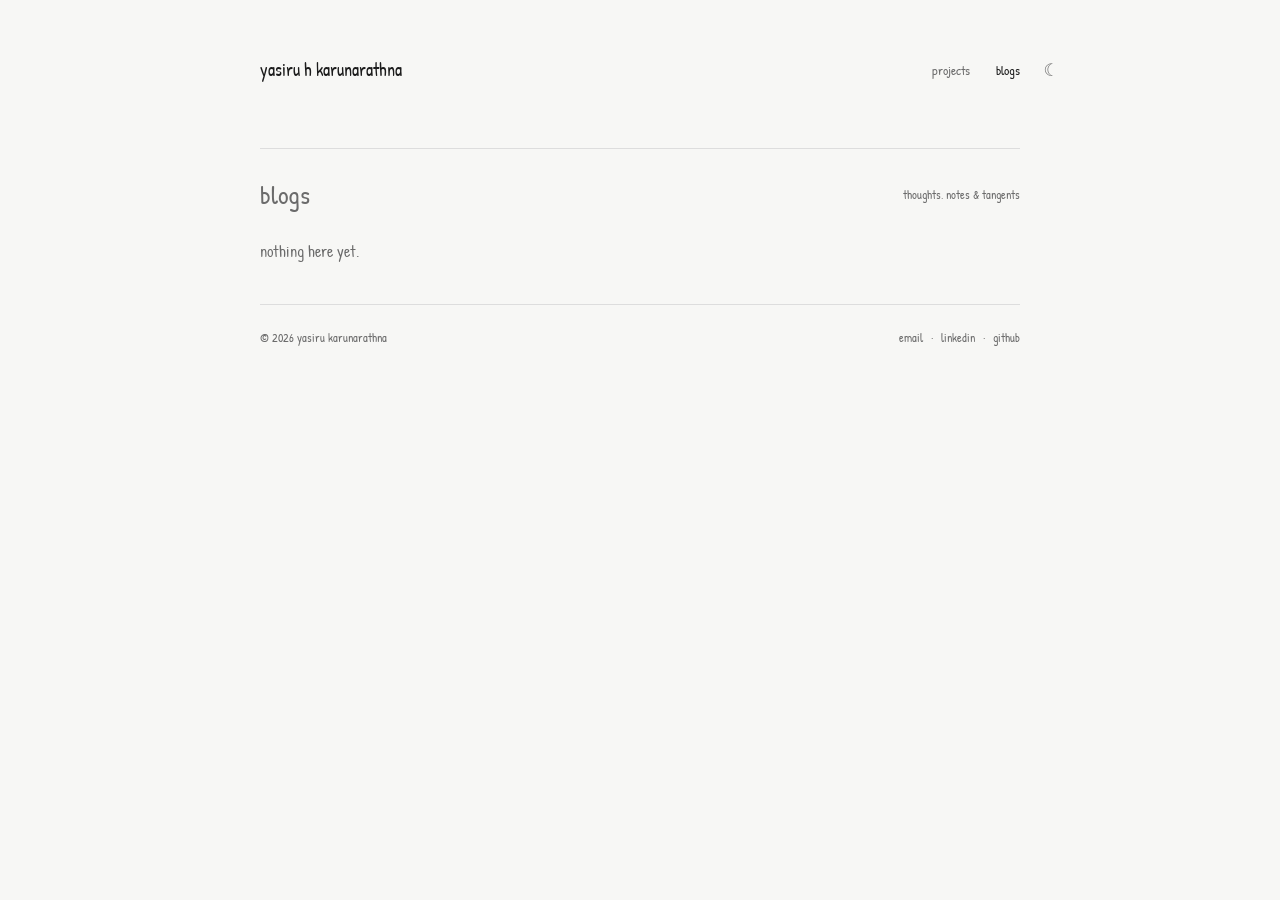
==== blog.html @ e92c796f "portfolio website" ====
<!doctype html>
<html lang="en">
<head>
<meta charset="utf-8">
<meta name="viewport" content="width=device-width, initial-scale=1">
<meta name="color-scheme" content="light dark">
<meta name="theme-color" content="#f7f7f5" media="(prefers-color-scheme: light)">
<meta name="theme-color" content="#121212" media="(prefers-color-scheme: dark)">
<meta name="description" content="yasiru hasantha karunarathna (yasiru karunarathna, yasiru hasantha) — portfolio website: projects and blog posts.">
<meta name="author" content="yasiru hasantha karunarathna">
<meta property="og:title" content="blogs · heyyy">
<meta property="og:description" content="yasiru hasantha karunarathna (yasiru karunarathna, yasiru hasantha) — portfolio website: projects and blog posts.">
<title>blogs · heyyy</title>
<script>(()=>{const q=matchMedia('(prefers-color-scheme: dark)');let choice;try{choice=localStorage.getItem('theme')}catch{}const set=()=>{const dark=(choice==='dark'||(choice!=='light'&&q.matches));document.documentElement.dataset.theme=dark?'dark':'light';const b=document.querySelector('[data-theme-toggle]');if(b){b.setAttribute('aria-pressed',String(dark));b.setAttribute('aria-label',dark?'Switch to light theme':'Switch to dark theme');b.textContent=dark?'☀':'☾'}};set();q.addEventListener('change',set);document.addEventListener('DOMContentLoaded',()=>{set();document.querySelector('[data-theme-toggle]').addEventListener('click',()=>{choice=document.documentElement.dataset.theme==='dark'?'light':'dark';try{localStorage.setItem('theme',choice)}catch{}set()})})})();</script>
<link rel="icon" href="favicon.svg" type="image/svg+xml">
<link rel="stylesheet" href="css/style.css?v=fun5">
<link rel="preload" href="fonts/patrick-hand-latin-400-normal.woff2?v=fun5" as="font" type="font/woff2" crossorigin>

<script defer src="site.config.js?v=fun5"></script>
<script defer src="js/site.js?v=fun5"></script>
<script defer src="js/posts.js?v=fun5"></script>
</head>
<body data-page="blog"><div class="page"><header class="navigation"><nav aria-label="Main navigation"><a class="name" href="index.html">yasiru h karunarathna</a><div class="nav-links"><a href="projects.html">projects</a><a href="blog.html" aria-current="page">blogs</a><button type="button" data-theme-toggle aria-label="Switch to dark theme" aria-pressed="false">☾</button></div></nav></header><main><section class="section archive"><div class="section-heading"><h1>blogs</h1><span>thoughts, notes &amp; tangents</span></div><div class="tag-filter" role="group" aria-label="Filter blogs by tag" data-tag-filter hidden></div><div class="post-list" data-post-list="blog" aria-live="polite"><p class="status">Loading…</p></div></section></main><footer><div class="footer-row"><span data-footer-name>© 2026 yasiru karunarathna</span><div class="footer-links" data-footer-links><a href="mailto:itznotyasiru@gmail.com">email</a><span aria-hidden="true">·</span><a href="https://www.linkedin.com/in/yasiruhasantha/">linkedin</a><span aria-hidden="true">·</span><a href="https://github.com/yasiruhasantha">github</a></div></div></footer></div></body>
</html>
---- css/style.css ----
@font-face{font-family:'Patrick Hand';src:url('../fonts/patrick-hand-latin-ext-400-normal.woff2?v=fun5') format('woff2');font-style:normal;font-weight:400;font-display:swap;unicode-range:U+0100-02BA,U+02BD-02C5,U+02C7-02CC,U+02CE-02D7,U+02DD-02FF,U+0304,U+0308,U+0329,U+1D00-1DBF,U+1E00-1E9F,U+1EF2-1EFF,U+2020,U+20A0-20AB,U+20AD-20C0,U+2113,U+2C60-2C7F,U+A720-A7FF}
@font-face{font-family:'Patrick Hand';src:url('../fonts/patrick-hand-latin-400-normal.woff2?v=fun5') format('woff2');font-style:normal;font-weight:400;font-display:swap;unicode-range:U+0000-00FF,U+0131,U+0152-0153,U+02BB-02BC,U+02C6,U+02DA,U+02DC,U+0304,U+0308,U+0329,U+2000-206F,U+20AC,U+2122,U+2191,U+2193,U+2212,U+2215,U+FEFF,U+FFFD}
:root{--bg:#f7f7f5;--primary:#1c1c1c;--muted:#6b6b6b;--accent:#3d3d3d;--divider:#dddddd;--code-bg:#eeeeec;--tag-border:#d6d6d6;--body:'Patrick Hand',system-ui,sans-serif;--mono:ui-monospace,monospace;color-scheme:light}
[data-theme="dark"]{--bg:#121212;--primary:#ededed;--muted:#9b9b9b;--accent:#cfcfcf;--divider:#2a2a2a;--code-bg:#1c1c1c;--tag-border:#333333;color-scheme:dark}
*{box-sizing:border-box}
[hidden]{display:none!important}
html{text-transform:lowercase}
body{margin:0;background:var(--bg);color:var(--primary);font-family:var(--body);font-weight:400;font-synthesis:style;line-height:1.55;text-transform:lowercase}
p,h1,h2,h3{margin:0}a{color:inherit;text-decoration:none;text-underline-position:from-font}a:hover{color:var(--primary)}a:focus-visible,button:focus-visible{outline:2px solid var(--accent);outline-offset:5px}
.page{width:min(760px,calc(100% - 40px));margin-inline:auto;padding-top:56px;padding-bottom:36px}
.navigation{padding-bottom:64px}
nav,.nav-links,.section-heading,.post-row,.footer-row{display:flex;align-items:center;justify-content:space-between}
.name{font-family:var(--body);font-size:18px;font-weight:400}
.nav-links{position:relative;gap:26px;font-size:13px;color:var(--muted)}
[data-theme-toggle]{position:absolute;left:calc(100% + 20px);padding:0;border:0;background:none;color:var(--muted);font:inherit;font-size:17px;line-height:1;cursor:pointer;width:22px;height:24px}
.intro{display:flex;flex-direction:column;align-items:flex-start;gap:18px;padding-bottom:52px}
.eyebrow{font-size:13px;color:var(--accent)}
h1{font-family:var(--body);font-size:60px;line-height:1.2;letter-spacing:normal;font-weight:400}
.intro-copy{font-size:18px;color:var(--muted)}
.intro-link{font-size:14px;font-weight:400;color:var(--accent);text-decoration:underline;text-underline-position:from-font}
.section{border-top:1px solid var(--divider);padding-top:26px;padding-bottom:40px;display:flex;flex-direction:column;gap:24px}
h2{font-family:var(--body);font-size:26px;font-weight:400;letter-spacing:normal;color:var(--muted)}
.section-heading{width:100%;gap:16px}
.section-heading span,.post-meta{font-family:var(--body);font-size:12px;color:var(--muted)}
.post-list{display:flex;flex-direction:column;gap:24px;width:100%}
.post-row{gap:20px;width:100%}
.post-left{display:flex;flex-direction:column;gap:5px;min-width:0}
.post-title{font-size:17px}
.post-description{font-size:16px;color:var(--muted)}
.post-meta{flex-shrink:0}
.blog-row{padding-bottom:4px}
footer{border-top:1px solid var(--divider);padding-top:24px;font-family:var(--body);font-size:12px;color:var(--muted)}
.footer-row{gap:16px}
.see-all{align-self:flex-start;font-family:var(--body);font-size:12px;color:var(--muted)}
.nav-links a[aria-current]{color:var(--primary)}
.footer-links{display:flex;gap:8px;flex-wrap:wrap}
.tags,.tag-filter{display:flex;gap:7px;flex-wrap:wrap}
.tag{display:inline-block;border:1px solid var(--tag-border);border-radius:20px;padding:2px 9px;color:var(--muted);font:inherit;font-family:var(--body);font-size:11px;line-height:1.55;background:transparent;overflow-wrap:anywhere}
button.tag{cursor:pointer}
.tag:hover,.tag[aria-pressed="true"]{color:var(--primary);border-color:var(--primary)}
.archive .section-heading h1{font-family:var(--body);font-size:26px;font-weight:400;letter-spacing:normal;line-height:1.55;color:var(--muted)}
#post>.tags{margin-bottom:18px}
.status{font-size:16px;color:var(--muted)}
.back-link{display:inline-block;font-size:13px;color:var(--accent);margin-bottom:24px}
.article-meta{font-family:var(--body);font-size:12px;color:var(--muted);margin-bottom:12px}
.article-title{font-size:46px;margin-bottom:28px}
#post{padding-bottom:40px}
.prose{font-size:18px;overflow-wrap:anywhere}
.prose>*+*{margin-top:20px}
.prose h2,.prose h3{font-family:var(--body);color:var(--primary);font-weight:400}
.prose h2{font-size:24px;margin-top:32px}
.prose h3{font-size:19px}
.prose a{color:var(--accent);text-decoration:underline}
.prose a:hover{color:var(--primary)}
.prose ul,.prose ol{padding-left:24px}
.prose blockquote{margin-left:0;margin-right:0;padding-left:20px;border-left:3px solid var(--divider);color:var(--muted)}
.prose pre{font-family:var(--mono);background:var(--code-bg);padding:20px;overflow-x:auto;border-radius:5px}
.prose code{font-family:var(--mono);font-size:.88em;background:var(--code-bg);padding:2px 4px;border-radius:3px}
.prose pre code{padding:0}
.prose img{max-width:100%;height:auto}
@media(max-width:900px){[data-theme-toggle]{position:relative;left:auto}.nav-links{gap:20px}}
@media(max-width:540px){.page{padding-top:32px}nav{flex-wrap:wrap;gap:20px}.navigation{padding-bottom:48px}.nav-links{gap:18px}h1{font-size:48px}.post-row,.footer-row{flex-wrap:wrap;gap:10px}.section-heading{flex-wrap:wrap;gap:6px}.post-left{flex:1 1 230px}.post-row>.post-meta{margin-left:auto}.article-title{font-size:40px}}

code,pre,[data-preserve-case],a[href^="mailto:"]{text-transform:none}

.prose strong,.prose b{font-weight:700;font-synthesis:weight;color:var(--primary)}

nav a,.footer-links a,.tag,.back-link{position:relative}
nav a::after,[data-theme-toggle]::after,.footer-links a::after,.back-link::after{content:'';position:absolute;left:0;top:50%;width:100%;height:max(100%,40px);transform:translateY(-50%)}
[data-theme-toggle]::after{width:40px;left:50%;transform:translate(-50%,-50%)}
@media(pointer:coarse){.tags,.tag-filter{row-gap:17px}.tag::after{content:'';position:absolute;left:0;top:50%;width:100%;height:max(100%,40px);transform:translateY(-50%)}}
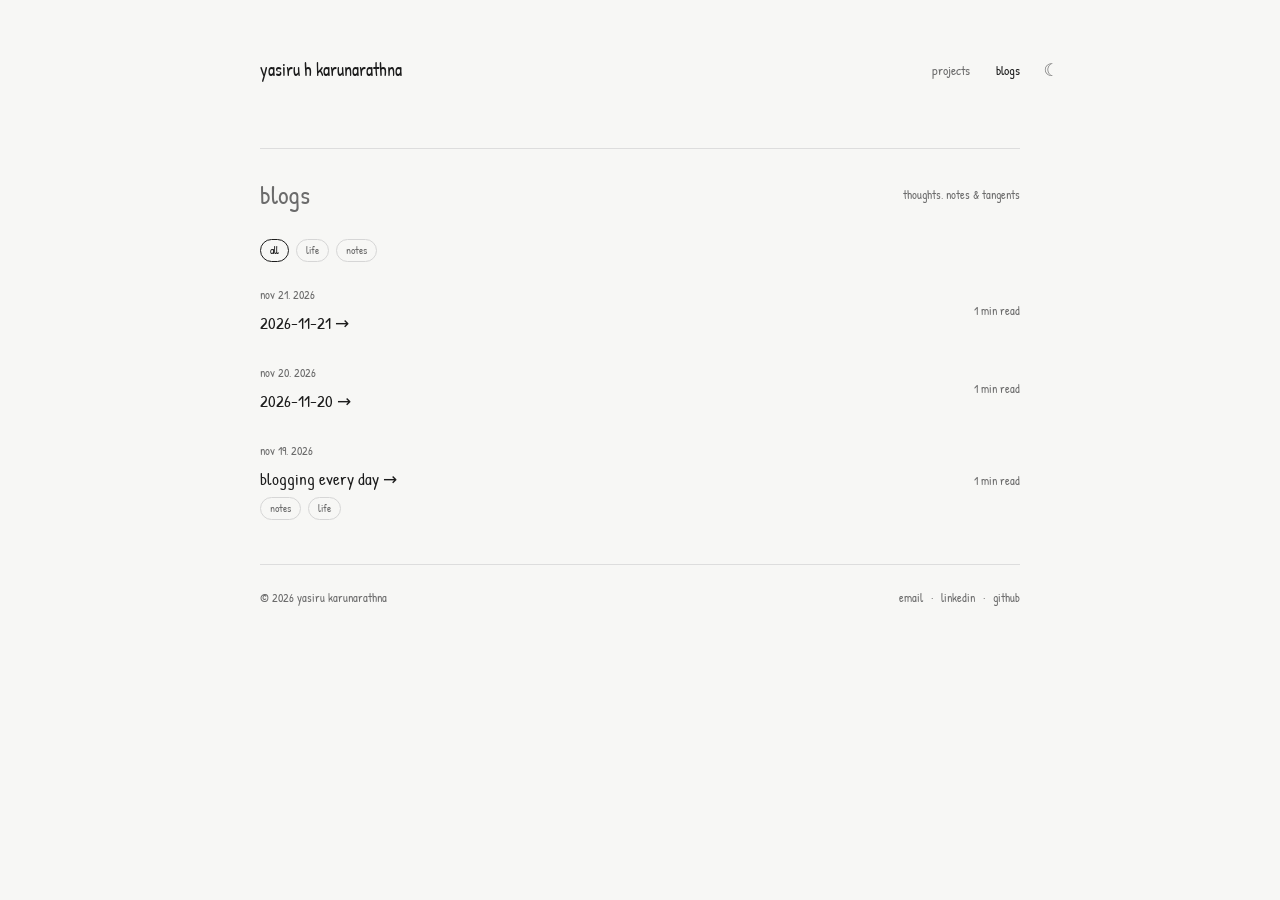
==== commit 1042182f: "Always revalidate post list and posts Co-Authored-By: Devin AI <158243242+devin-ai-integration[bot]@" ====
--- a/blog.html
+++ b/blog.html
@@ -18,7 +18,7 @@
 
 <script defer src="site.config.js?v=fun5"></script>
 <script defer src="js/site.js?v=fun5"></script>
-<script defer src="js/posts.js?v=fun5"></script>
+<script defer src="js/posts.js?v=fun6"></script>
 </head>
 <body data-page="blog"><div class="page"><header class="navigation"><nav aria-label="Main navigation"><a class="name" href="index.html">yasiru h karunarathna</a><div class="nav-links"><a href="projects.html">projects</a><a href="blog.html" aria-current="page">blogs</a><button type="button" data-theme-toggle aria-label="Switch to dark theme" aria-pressed="false">☾</button></div></nav></header><main><section class="section archive"><div class="section-heading"><h1>blogs</h1><span>thoughts, notes &amp; tangents</span></div><div class="tag-filter" role="group" aria-label="Filter blogs by tag" data-tag-filter hidden></div><div class="post-list" data-post-list="blog" aria-live="polite"><p class="status">Loading…</p></div></section></main><footer><div class="footer-row"><span data-footer-name>© 2026 yasiru karunarathna</span><div class="footer-links" data-footer-links><a href="mailto:itznotyasiru@gmail.com">email</a><span aria-hidden="true">·</span><a href="https://www.linkedin.com/in/yasiruhasantha/">linkedin</a><span aria-hidden="true">·</span><a href="https://github.com/yasiruhasantha">github</a></div></div></footer></div></body>
 </html>
